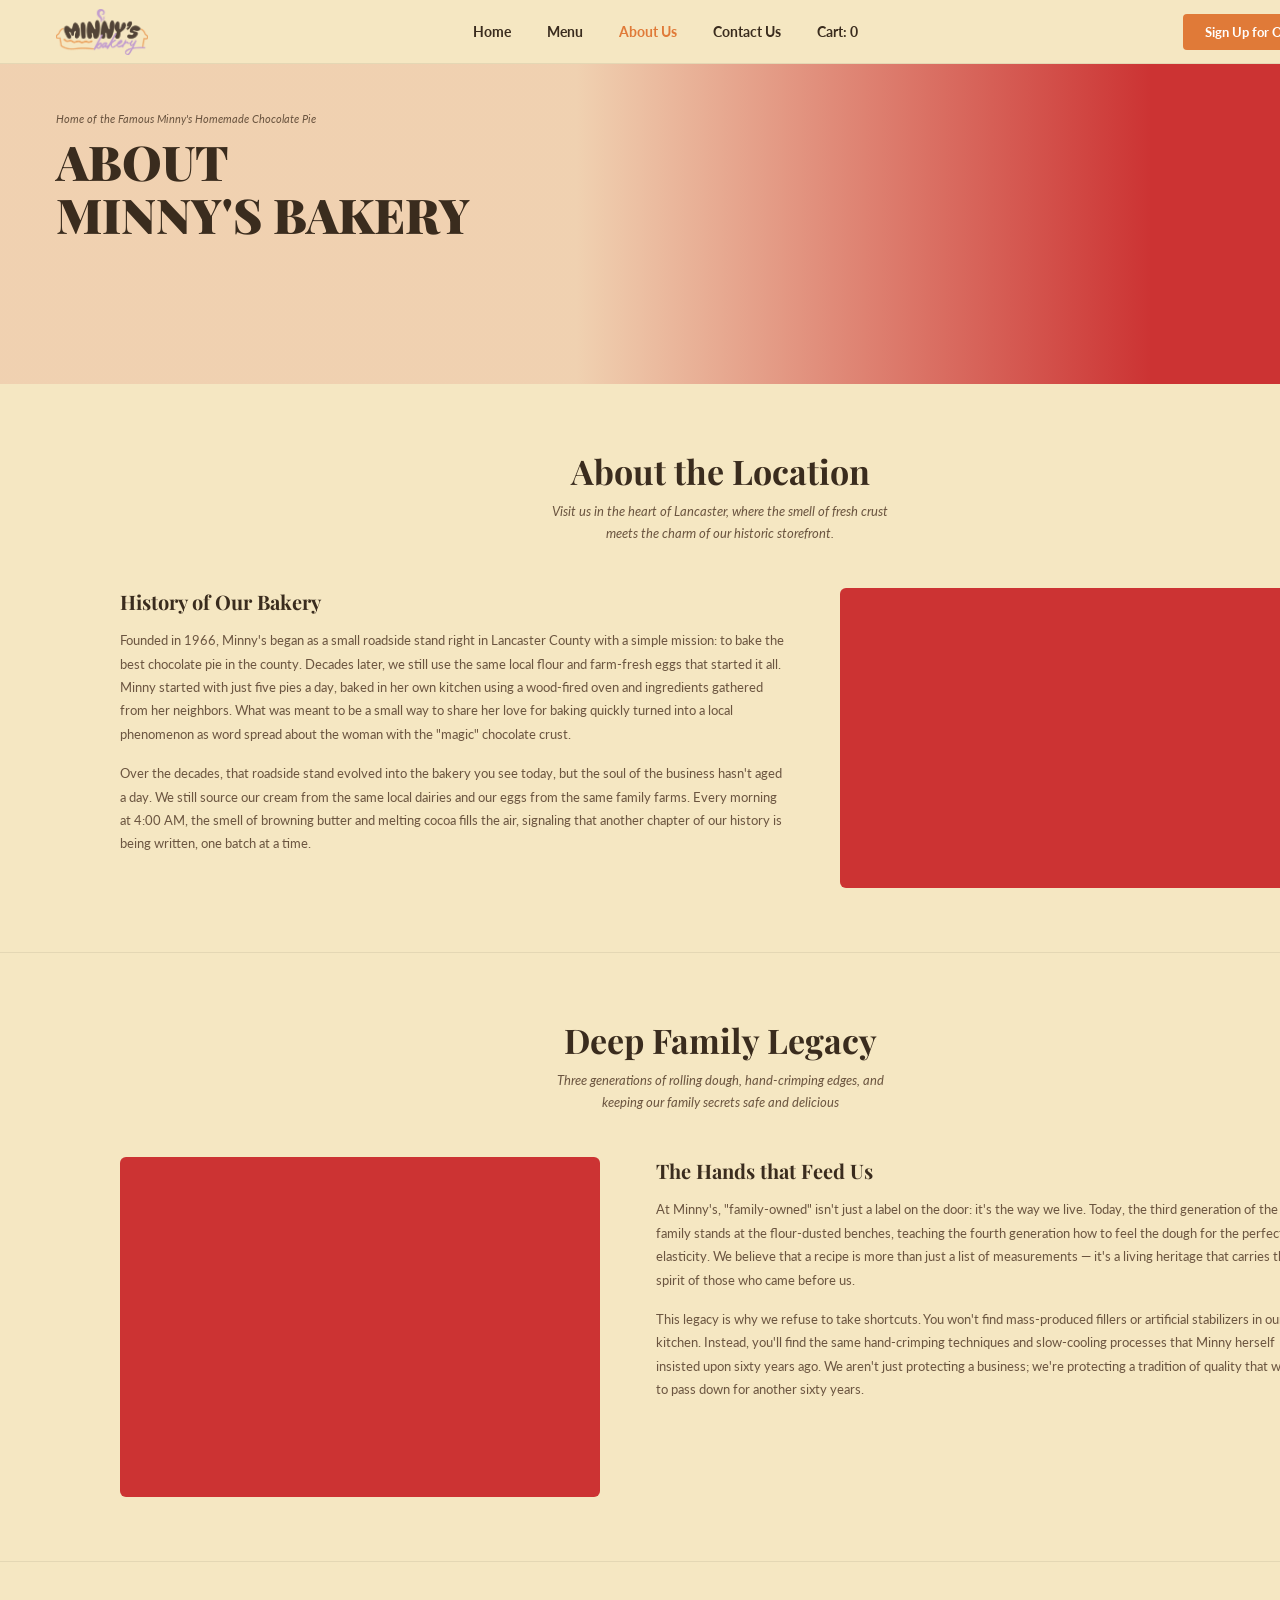
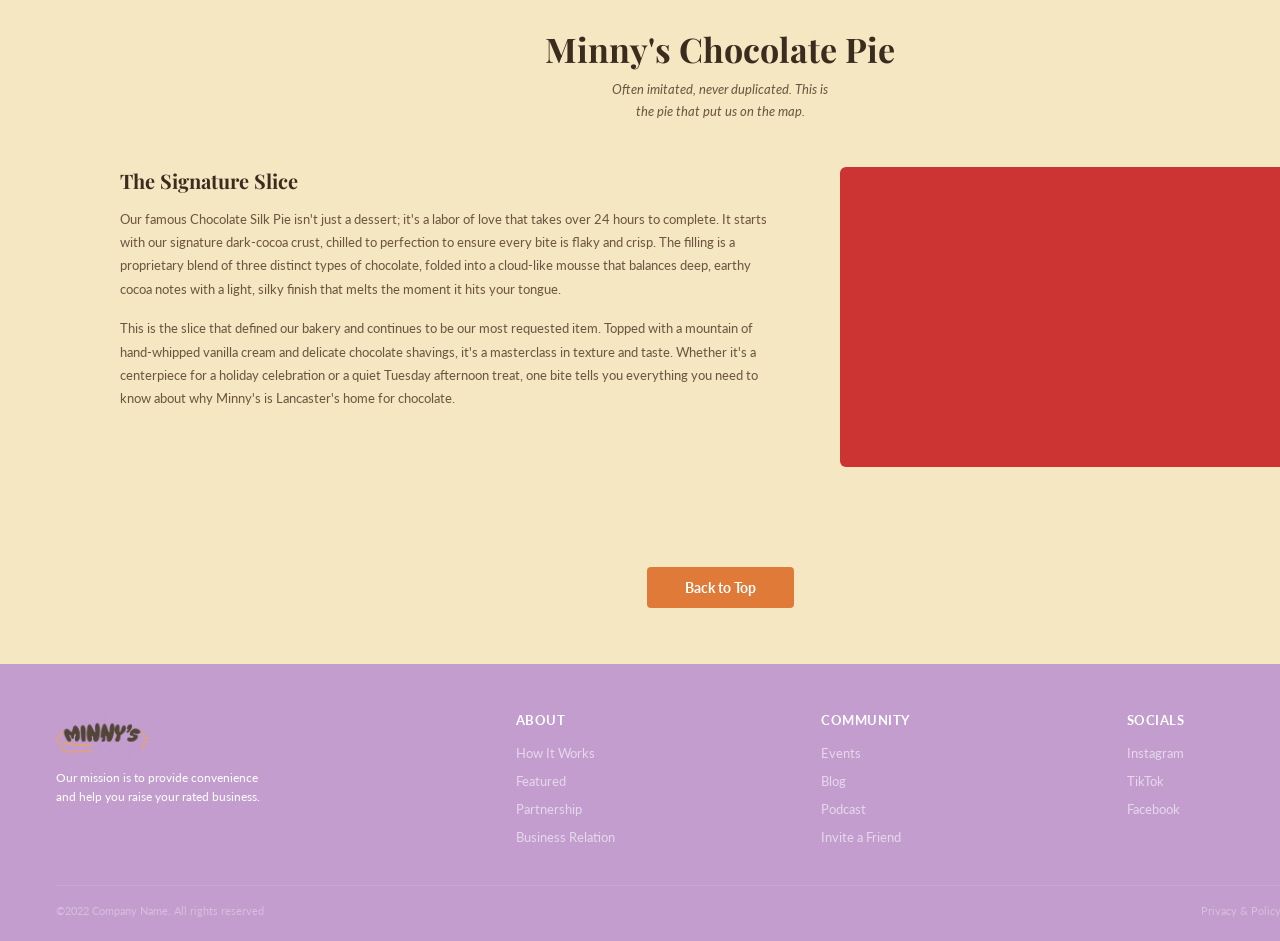
==== about.html @ 4d715933 "Update about.html" ====
<!DOCTYPE html>
<html lang="en">
<head>
  <meta charset="UTF-8" />
  <title>About Us – Minny's Bakery</title>
  <link rel="icon" type="image/x-icon" href="images/logo.png">
  <link href="https://fonts.googleapis.com/css2?family=Playfair+Display:wght@400;700;900&family=Lato:wght@300;400;700&display=swap" rel="stylesheet" />
  <link rel="stylesheet" href="styles.css" />
  <link rel="stylesheet" href="about.css" />
</head>
<body>
<div id="page">
 
  <!-- NAVBAR -->
  <nav class="navbar" id="top">
    <img src="images/logo.png" class="nav-logo-box" alt="Minny's Bakery Logo">
    <ul class="nav-links">
      <li><a href="index.html">Home</a></li>
      <li><a href="menu.html">Menu</a></li>
      <li><a href="about.html" class="active">About Us</a></li>
      <li><a href="contact.html">Contact Us</a></li>
      <li><a href="checkout.html">Cart: 0</a></li>
    </ul>
    <a href="#" class="nav-cta">Sign Up for Our Newsletter</a>
  </nav>
 
  <!-- HERO -->
  <section class="about-hero">
    <img src="images/ladyserve2.jpeg" class="about-hero-img" alt="Minny's Bakery Counter"
         onerror="this.style.display='none'; document.querySelector('.about-hero-img-ph').style.display='block'">
    <div class="about-hero-img-ph" style="display:none;"></div>
    <div class="about-hero-text">
      <p class="about-hero-eyebrow">Home of the Famous Minny's Homemade Chocolate Pie</p>
      <h1 class="about-hero-title">ABOUT<br>MINNY'S BAKERY</h1>
    </div>
  </section>
 
  <!-- ABOUT THE LOCATION -->
  <section class="about-location">
    <h2 class="about-section-heading">About the Location</h2>
    <p class="about-section-sub">Visit us in the heart of Lancaster, where the smell of fresh crust<br>meets the charm of our historic storefront.</p>
 
    <div class="about-two-col">
      <!-- Text Left -->
      <div class="about-text-block">
        <h3>History of Our Bakery</h3>
        <p>
          Founded in 1966, Minny's began as a small roadside stand right in Lancaster County with a simple mission: to bake the best chocolate pie in the county. Decades later, we still use the same local flour and farm-fresh eggs that started it all. Minny started with just five pies a day, baked in her own kitchen using a wood-fired oven and ingredients gathered from her neighbors. What was meant to be a small way to share her love for baking quickly turned into a local phenomenon as word spread about the woman with the "magic" chocolate crust.
        </p>
        <p>
          Over the decades, that roadside stand evolved into the bakery you see today, but the soul of the business hasn't aged a day. We still source our cream from the same local dairies and our eggs from the same family farms. Every morning at 4:00 AM, the smell of browning butter and melting cocoa fills the air, signaling that another chapter of our history is being written, one batch at a time.
        </p>
      </div>
      <!-- Image Right -->
      <div>
        <img src="images/storefront.jpeg" class="about-img" alt="Minny's Bakery Storefront"
             onerror="this.style.display='none'; this.nextElementSibling.style.display='block'">
        <div class="about-img-ph" style="display:none;"></div>
      </div>
    </div>
  </section>
 
  <!-- DEEP FAMILY LEGACY -->
  <section class="about-legacy">
    <h2 class="about-section-heading">Deep Family Legacy</h2>
    <p class="about-section-sub">Three generations of rolling dough, hand-crimping edges, and<br>keeping our family secrets safe and delicious</p>
 
    <div class="about-legacy-inner">
      <!-- Image Left -->
      <div>
        <img src="images/crew.jpeg" class="about-legacy-img" alt="Minny's Bakery Staff"
             onerror="this.style.display='none'; this.nextElementSibling.style.display='block'">
        <div class="about-legacy-img-ph" style="display:none;"></div>
      </div>
      <!-- Text Right -->
      <div class="about-text-block">
        <h3>The Hands that Feed Us</h3>
        <p>
          At Minny's, "family-owned" isn't just a label on the door: it's the way we live. Today, the third generation of the Minny family stands at the flour-dusted benches, teaching the fourth generation how to feel the dough for the perfect elasticity. We believe that a recipe is more than just a list of measurements — it's a living heritage that carries the spirit of those who came before us.
        </p>
        <p>
          This legacy is why we refuse to take shortcuts. You won't find mass-produced fillers or artificial stabilizers in our kitchen. Instead, you'll find the same hand-crimping techniques and slow-cooling processes that Minny herself insisted upon sixty years ago. We aren't just protecting a business; we're protecting a tradition of quality that we hope to pass down for another sixty years.
        </p>
      </div>
    </div>
  </section>
 
  <!-- MINNY'S CHOCOLATE PIE -->
  <section class="about-pie">
    <h2 class="about-section-heading">Minny's Chocolate Pie</h2>
    <p class="about-section-sub">Often imitated, never duplicated. This is<br>the pie that put us on the map.</p>
 
    <div class="about-pie-inner">
      <!-- Text Left -->
      <div class="about-text-block">
        <h3>The Signature Slice</h3>
        <p>
          Our famous Chocolate Silk Pie isn't just a dessert; it's a labor of love that takes over 24 hours to complete. It starts with our signature dark-cocoa crust, chilled to perfection to ensure every bite is flaky and crisp. The filling is a proprietary blend of three distinct types of chocolate, folded into a cloud-like mousse that balances deep, earthy cocoa notes with a light, silky finish that melts the moment it hits your tongue.
        </p>
        <p>
          This is the slice that defined our bakery and continues to be our most requested item. Topped with a mountain of hand-whipped vanilla cream and delicate chocolate shavings, it's a masterclass in texture and taste. Whether it's a centerpiece for a holiday celebration or a quiet Tuesday afternoon treat, one bite tells you everything you need to know about why Minny's is Lancaster's home for chocolate.
        </p>
      </div>
      <!-- Image Right -->
      <div>
        <img src="images/mixing.jpeg" class="about-pie-img" alt="Making Minny's Chocolate Pie"
             onerror="this.style.display='none'; this.nextElementSibling.style.display='block'">
        <div class="about-pie-img-ph" style="display:none;"></div>
      </div>
    </div>
  </section>
 
  <!-- BACK TO TOP -->
  <div class="back-top-cream">
    <a href="#top">Back to Top</a>
  </div>
 
  <!-- FOOTER -->
  <footer>
    <div class="footer-grid">
      <div>
        <img src="images/logo.png" class="f-logo" alt="Minny's Bakery Logo" style="width:92px;height:46px;">
        <p class="f-tagline">Our mission is to provide convenience<br>and help you raise your rated business.</p>
      </div>
      <div class="f-col">
        <h4>About</h4>
        <ul>
          <li><a href="#">How It Works</a></li>
          <li><a href="#">Featured</a></li>
          <li><a href="#">Partnership</a></li>
          <li><a href="#">Business Relation</a></li>
        </ul>
      </div>
      <div class="f-col">
        <h4>Community</h4>
        <ul>
          <li><a href="#">Events</a></li>
          <li><a href="#">Blog</a></li>
          <li><a href="#">Podcast</a></li>
          <li><a href="#">Invite a Friend</a></li>
        </ul>
      </div>
      <div class="f-col">
        <h4>Socials</h4>
        <ul>
          <li><a href="#">Instagram</a></li>
          <li><a href="#">TikTok</a></li>
          <li><a href="#">Facebook</a></li>
        </ul>
      </div>
    </div>
    <div class="footer-bottom">
      <span>©2022 Company Name. All rights reserved</span>
      <span>
        <a href="#">Privacy &amp; Policy</a> &nbsp;&nbsp; <a href="#">Terms &amp; Condition</a>
      </span>
    </div>
  </footer>
 
</div>
</body>
</html>
---- styles.css ----
/* ============================================================
   Minny's Bakery — styles.css
   Google Font import 
   @import url('https://fonts.googleapis.com/css2?family=Playfair+Display:wght@400;700;900&family=Lato:wght@300;400;700&display=swap');
   ============================================================ */


*, *::before, *::after { box-sizing: border-box; margin: 0; padding: 0; }
html, body {
  min-height: 100%;
  background: white;
}


#page {
  min-width: 1440px;
  min-height: 100vh;
  margin: 0 auto;
  background: #f5e7c2;
  overflow: hidden;
  position: relative;
}

/* ── GLOBAL DESIGN TOKENS ── */
:root {
  --cream:        #f5e7c2;
  --cream-mid:    #edddb0;
  --orange:       #e07a38;
  --orange-dk:    #c4611f;
  --purple:       #8b69b5;
  --purple-lt:    #b89fd4;
  --brown:        #3a2c1e;
  --brown-dk:     #241a10;
  --tan-card:     #ede0b8;
  --gray-txt:     #6b5540;
  --white:        #ffffff;
  --red-ph:       #cc3333;
}

body, #page { font-family: 'Lato', sans-serif; color: var(--brown); }
a   { text-decoration: none; color: inherit; }
img { display: block; }

.ph {
  background: var(--cream);
  display: flex;
  align-items: center;
  justify-content: center;
  color: rgba(255,255,255,0.9);
  font-size: 11px;
  font-weight: 700;
  letter-spacing: 1px;
  text-transform: uppercase;
  font-family: 'Lato', sans-serif;
}

.navbar {
  width: 100%;
  background: var(--cream);
  display: flex;
  align-items: center;
  justify-content: space-between;
  padding: 0 56px;
  height: 64px;
  border-bottom: 1px solid rgba(0,0,0,0.07);
  position: sticky;
  top: 0;
  z-index: 200;
}


.nav-logo-box {
  width: 92px;
  height: 46px;
  flex-shrink: 0;
}

.nav-links {
  display: flex;
  gap: 36px;
  list-style: none;
  font-size: 14px;
  font-weight: 700;
}
.nav-links a              { color: var(--brown); }
.nav-links a.active,
.nav-links a:hover        { color: var(--orange); }

.nav-cta {
  background: var(--orange);
  color: var(--white);
  padding: 10px 22px;
  border-radius: 4px;
  font-size: 13px;
  font-weight: 700;
  white-space: nowrap;
  flex-shrink: 0;
}
.nav-cta:hover { background: var(--orange-dk); }

/* ════════════════════════════════════
   HERO
════════════════════════════════════ */
.hero {
  position: relative;
  height: 500px;
  overflow: hidden;
}

.hero::before {
  content: '';
  position: absolute;
  top: 0; left: 0;
  width: 60%;
  height: 500px;
  background: linear-gradient(to right, rgba(245,231,194,0.92) 45%, transparent 100%);
  z-index: 1;
}

.hero img {
  position: absolute;
  top: 0; left: 0;
  width: 100%;
  object-fit: cover;
  z-index: 0;
}
.hero-text {
  position: relative;
  z-index: 2;
  padding: 44px 48px;
  display: flex;
  flex-direction: column;
  justify-content: center;
  width: 500px;
  height: 500px;
}

.hero-eyebrow {
  font-size: 11px;
  color: var(--gray-txt);
  font-style: italic;
  margin-bottom: 10px;
}
.hero-title {
  font-family: 'Playfair Display', serif;
  font-size: 52px;
  font-weight: 900;
  line-height: 1.05;
  color: var(--brown);
  margin-bottom: 24px;
}
.hero-btns { display: flex; gap: 12px; }
.btn-brown {
  background: var(--brown);
  color: var(--white);
  padding: 10px 18px;
  border-radius: 4px;
  font-size: 12px;
  font-weight: 700;
  line-height: 1.5;
  text-align: center;
}
.btn-brown:hover { background: var(--brown-dk); }


.order-wrapper {
  display: flex;
  gap: 20px;
  padding: 0 56px;
  position: relative;
  z-index: 10;
  margin-top: -60px;
  margin-bottom: -60px;
}

.order-box-left,
.order-box-right {
  background: #C29DCE;
  border-radius: 12px;
  padding: 18px 24px;
  flex: 1;
  box-shadow: 0 4px 18px rgba(0,0,0,0.14);
}
.order-box-label {
  font-size: 13px;
  font-weight: 700;
  color: var(--brown-dk);
  margin-bottom: 14px;
  display: flex;
  align-items: center;
  gap: 8px;
}
.order-radio {
  width: 14px; height: 14px;
  border-radius: 50%;
  border: 2px solid var(--white);
  background: var(--white);
  display: inline-block;
  flex-shrink: 0;
}
.order-form {
  display: flex;
  align-items: flex-end;
  gap: 10px;
}
.o-field {
  display: flex;
  flex-direction: column;
  gap: 4px;
  flex: 1;
  min-width: 0;
}
.o-field label {
  font-size: 10px;
  font-weight: 700;
  text-transform: uppercase;
  letter-spacing: 0.5px;
  color: var(--brown-dk);
}
.o-field select {
  border: 1px solid rgba(255,255,255,0.5);
  border-radius: 6px;
  padding: 7px 8px;
  font-size: 12px;
  color: var(--gray-txt);
  background: var(--white);
  appearance: none;
  width: 100%;
  cursor: pointer;
}
.o-search {
  background: var(--cream);
  color: var(--brown);
  border: none;
  border-radius: 6px;
  padding: 9px 20px;
  font-size: 13px;
  font-weight: 700;
  cursor: pointer;
  white-space: nowrap;
  flex-shrink: 0;
}
.o-search:hover { background: var(--orange); color: var(--white); }
.order-tab:not(.active) .tab-pill { background: var(--purple); }
.order-tab.active       .tab-pill { background: var(--purple); }



.photo-strip {
  width: 100%;
  height: 480px;
  object-fit: cover;
  object-position: center center;
}

/* ════════════════════════════════════
   QUICK ADD FROM MENU
════════════════════════════════════ */
.menu-section {
  background: #3a2c1e;
  padding: 52px 56px 44px;
  text-align: center;
  color: var(--cream);
}
.menu-section h2 {
  font-family: 'Playfair Display', serif;
  font-size: 36px;
  font-weight: 700;
  margin-bottom: 8px;
}
.menu-sub {
  font-size: 13px;
  color: rgba(255,255,255,0.6);
  font-style: italic;
  margin-bottom: 28px;
}
.menu-tabs {
  display: flex;
  justify-content: center;
  border-bottom: 1px solid rgba(255,255,255,0.15);
  margin-bottom: 28px;
}
.menu-tab {
  padding: 10px 36px;
  font-size: 14px;
  font-weight: 700;
  color: rgba(255,255,255,0.5);
  cursor: pointer;
  border: none;
  background: transparent;
  border-bottom: 3px solid transparent;
  margin-bottom: -1px;
}
.menu-tab.active { color: var(--white); border-bottom-color: var(--orange); }
.menu-tab:hover  { color: rgba(255,255,255,0.85); }

.menu-cards {
  display: grid;
  grid-template-columns: repeat(4, 1fr);
  gap: 18px;
  max-width: 920px;
  margin: 0 auto 28px;
}
.m-card {
  background: var(--cream);
  border-radius: 6px;
  overflow: hidden;
  text-align: left;
  color: var(--brown);
  position: relative;
}
.m-card-img { width: 100%; height: 130px; }
.m-card-heart {
  position: absolute;
  top: 8px; right: 8px;
  color: rgba(255,255,255,0.9);
  font-size: 15px;
  cursor: pointer;
  text-shadow: 0 1px 4px rgba(0,0,0,0.4);
}
.m-card-body  { padding: 10px 12px 36px; }
.m-card-title { font-size: 13px; font-weight: 700; line-height: 1.3; margin-bottom: 5px; }
.m-card-price { font-size: 13px; font-weight: 700; }
.m-card-add {
  position: absolute;
  bottom: 8px; right: 8px;
  width: 26px; height: 26px;
  background: var(--orange);
  color: var(--white);
  border-radius: 4px;
  border: none;
  font-size: 20px;
  font-weight: 300;
  cursor: pointer;
  display: flex;
  align-items: center;
  justify-content: center;
  line-height: 1;
}
.btn-orange {
  display: inline-block;
  background: var(--orange);
  color: var(--white);
  padding: 12px 40px;
  border-radius: 4px;
  font-size: 14px;
  font-weight: 700;
  border: none;
  cursor: pointer;
}
.btn-orange:hover { background: var(--orange-dk); }


.pastry-banner {
  width: 100%;
  height: 240px;
}

.meet-section {
  display: grid;
  grid-template-columns: 560px 1fr;
  background: var(--cream);
  min-height: 360px;
  margin-top: 40px;
  max-width: 1440px;
  margin-left: auto;
  margin-right: auto;
}

.meet-photo { width: 560px; height: 360px; object-fit: cover; flex-shrink: 0; border-radius: 12px; }
.meet-text  { padding: 48px 56px; position: relative; }
.meet-text h2 {
  font-family: 'Playfair Display', serif;
  font-size: 34px;
  font-weight: 700;
  color: var(--brown);
  margin-bottom: 4px;
}
.meet-tagline {
  font-size: 13px;
  color: var(--gray-txt);
  font-style: italic;
  margin-bottom: 22px;
}
.meet-text h3 {
  font-family: 'Playfair Display', serif;
  font-size: 18px;
  font-weight: 700;
  margin-bottom: 10px;
  color: var(--brown);
}
.meet-text p {
  font-size: 13px;
  color: var(--gray-txt);
  line-height: 1.75;
  margin-bottom: 14px;
}
.pie-svg {
  position: absolute;
  bottom: 18px; right: 18px;
  width: 90px; height: 90px;
  opacity: 0.12;
}


.two-photo {
  display: grid;
  grid-template-columns: 1fr 1fr;
  height: 240px;
  margin-top: 40px
}


.testimonials {
  background: var(--brown);
  padding: 64px 56px 48px;
  text-align: center;
}
.testimonials h2 {
  font-family: 'Playfair Display', serif;
  font-size: 34px;
  font-weight: 700;
  color: var(--cream);
  margin-bottom: 6px;
}
.testimonials .sub {
  font-size: 13px;
  color: var(--cream-mid);
  font-style: italic;
  margin-bottom: 36px;
}

.t-cards {
  display: grid;
  grid-template-columns: repeat(3, 1fr);
  gap: 20px;
  max-width: 960px;
  margin: 0 auto 30px;
}
.t-card {
  background: var(--tan-card);
  border-radius: 6px;
  padding: 20px;
  text-align: left;
}
.t-name  { font-size: 13px; font-weight: 700; color: var(--brown); }
.t-loc   { font-size: 11px; color: var(--gray-txt); margin-bottom: 8px; }
.t-stars { color: var(--orange); font-size: 13px; margin-bottom: 8px; }
.t-card p {
  font-size: 12px;
  color: var(--gray-txt);
  line-height: 1.65;
  font-style: italic;
}
.t-nav {
  display: flex;
  align-items: center;
  justify-content: space-between;
  max-width: 960px;
  margin: 0 auto;
}
.t-dots  { display: flex; gap: 8px; }

.t-dot {
  width: 10px; height: 10px;
  border-radius: 50%;
  background: var(--brown);
  border: 2px solid var(--orange);
  cursor: pointer;
}
.t-dot.active { background: var(--orange); }
.t-arrow {
  width: 32px; height: 32px;
  border-radius: 50%;
  border: 2px solid var(--cream);
  background: transparent;
  font-size: 15px;
  cursor: pointer;
  color: var(--cream);
  display: flex;
  align-items: center;
  justify-content: center;
}

.t-arrows { display: flex; flex-direction: row; gap: 10px; }

.t-arrow:hover { background: var(--cream); color: var(--brown); }

/* ════════════════════════════════════
   BACK TO TOP
════════════════════════════════════ */
.back-top {
  background: var(--brown);
  text-align: center;
  padding: 24px 0 40px;
}
.back-top a {
  display: inline-block;
  background: var(--orange);
  color: var(--white);
  padding: 12px 38px;
  border-radius: 4px;
  font-size: 14px;
  font-weight: 700;
}
.back-top a:hover { background: var(--orange-dk); }

/* ════════════════════════════════════
   FOOTER
════════════════════════════════════ */
footer {
  background: #C29DCE;
  color: #C29DCE;
  padding: 48px 56px 24px;
}
.footer-grid {
  display: grid;
  grid-template-columns: 1.6fr 1fr 1fr 1fr;
  gap: 48px;
  margin-bottom: 40px;
}
.f-logo {
  font-family: 'Playfair Display', serif;
  font-size: 20px;
  font-weight: 900;
  color: var(--white);
  margin-bottom: 10px;
}
.f-tagline { 
   font-size: 12px; 
   line-height: 1.65; 
   margin-bottom: 16px; 
   color: white;
}
.f-socials { display: flex; gap: 10px; }
.f-soc {
  width: 28px; height: 28px;
  border-radius: 50%;
  background: rgba(255,255,255,1);
  display: flex;
  align-items: center;
  justify-content: center;
  font-size: 11px;
  font-weight: 700;
  cursor: pointer;
  color: #241a10;
}
.f-soc:hover { background: var(--orange); }
.f-col h4 {
  font-size: 13px;
  font-weight: 700;
  color: var(--white);
  text-transform: uppercase;
  letter-spacing: 0.5px;
  margin-bottom: 14px;
}
.f-col ul {
  list-style: none;
  display: flex;
  flex-direction: column;
  gap: 9px;
}
.f-col ul li a { font-size: 13px; color: rgba(255,255,255,0.6); }
.f-col ul li a:hover { color: var(--orange); }
.footer-bottom {
  border-top: 1px solid rgba(255,255,255,0.1);
  padding-top: 18px;
  display: flex;
  justify-content: space-between;
  font-size: 11px;
  color: rgba(255,255,255,0.35);
}
.footer-bottom a       { color: rgba(255,255,255,0.35); }
.footer-bottom a:hover { color: rgba(255,255,255,0.7); }



body::-webkit-scrollbar {
  width: 11px;
}

body::-webkit-scrollbar-track {
  background-color: #f5e7c2; 
}

body::-webkit-scrollbar-thumb {
  background-color: #e07a38; 
  border-radius: 10px;
}
---- about.css ----
/* ============================================================
   Minny's Bakery — about.css
   Page-specific styles for about.html
   Requires: styles.css (shared design tokens + base styles)
   ============================================================ */
 
/* ── FOOTER ALWAYS AT BOTTOM ──────────────────────────────── */
#page {
  display: flex;
  flex-direction: column;
}
 
.about-pie {
  flex: 1;
}
 
/* ── HERO ── */
.about-hero {
  position: relative;
  height: 320px;
  overflow: hidden;
}
 
.about-hero-img {
  position: absolute;
  top: 0; left: 0;
  width: 100%; height: 100%;
  object-fit: cover;
  object-position: center center;
  z-index: 0;
}
 
.about-hero-img-ph {
  position: absolute;
  top: 0; left: 0;
  width: 100%; height: 100%;
  background: var(--red-ph);
  z-index: 0;
}
 
.about-hero::before {
  content: '';
  position: absolute;
  inset: 0;
  background: linear-gradient(to right, rgba(245,231,194,0.88) 40%, transparent 80%);
  z-index: 1;
}
 
.about-hero-text {
  position: relative;
  z-index: 2;
  padding: 48px 56px;
}
 
.about-hero-eyebrow {
  font-size: 11px;
  color: var(--gray-txt);
  font-style: italic;
  margin-bottom: 10px;
}
 
.about-hero-title {
  font-family: 'Playfair Display', serif;
  font-size: 48px;
  font-weight: 900;
  color: var(--brown);
  line-height: 1.1;
}
 
/* ── SHARED SECTION STYLES ── */
.about-section-heading {
  font-family: 'Playfair Display', serif;
  font-size: 34px;
  font-weight: 700;
  color: var(--brown);
  text-align: center;
  margin-bottom: 6px;
}
 
.about-section-sub {
  font-size: 13px;
  color: var(--gray-txt);
  font-style: italic;
  text-align: center;
  margin-bottom: 44px;
  line-height: 1.7;
}
 
/* ── SHARED TEXT BLOCK ── */
.about-text-block h3 {
  font-family: 'Playfair Display', serif;
  font-size: 20px;
  font-weight: 700;
  color: var(--brown);
  margin-bottom: 14px;
}
 
.about-text-block p {
  font-size: 13px;
  color: var(--gray-txt);
  line-height: 1.8;
  margin-bottom: 16px;
}
 
/* ── SHARED IMAGE + PLACEHOLDER ── */
.about-img,
.about-legacy-img,
.about-pie-img {
  width: 100%;
  object-fit: cover;
  border-radius: 6px;
  display: block;
}
 
.about-img-ph,
.about-legacy-img-ph,
.about-pie-img-ph {
  width: 100%;
  background: var(--red-ph);
  border-radius: 6px;
}
 
/* ── SECTION: ABOUT THE LOCATION ── */
.about-location {
  background: var(--cream);
  padding: 64px 56px;
}
 
.about-two-col {
  display: grid;
  grid-template-columns: 1fr 480px;
  gap: 56px;
  align-items: start;
  max-width: 1200px;
  margin: 0 auto;
}
 
.about-img        { height: 300px; }
.about-img-ph     { height: 300px; }
 
/* ── SECTION: DEEP FAMILY LEGACY ── */
.about-legacy {
  background: var(--cream);
  padding: 64px 56px;
  border-top: 1px solid rgba(0,0,0,0.07);
}
 
.about-legacy-inner {
  display: grid;
  grid-template-columns: 480px 1fr;
  gap: 56px;
  align-items: start;
  max-width: 1200px;
  margin: 44px auto 0;
}
 
.about-legacy-img     { height: 340px; }
.about-legacy-img-ph  { height: 340px; }
 
/* ── SECTION: MINNY'S CHOCOLATE PIE ── */
.about-pie {
  background: var(--cream);
  padding: 64px 56px;
  border-top: 1px solid rgba(0,0,0,0.07);
}
 
.about-pie-inner {
  display: grid;
  grid-template-columns: 1fr 480px;
  gap: 56px;
  align-items: start;
  max-width: 1200px;
  margin: 44px auto 0;
}
 
.about-pie-img    { height: 300px; }
.about-pie-img-ph { height: 300px; }
 
/* ── BACK TO TOP (cream variant for about page) ── */
.back-top-cream {
  background: var(--cream);
  text-align: center;
  padding: 36px 0 56px;
}
 
.back-top-cream a {
  display: inline-block;
  background: var(--orange);
  color: var(--white);
  padding: 12px 38px;
  border-radius: 4px;
  font-size: 14px;
  font-weight: 700;
}
 
.back-top-cream a:hover {
  background: var(--orange-dk);
}
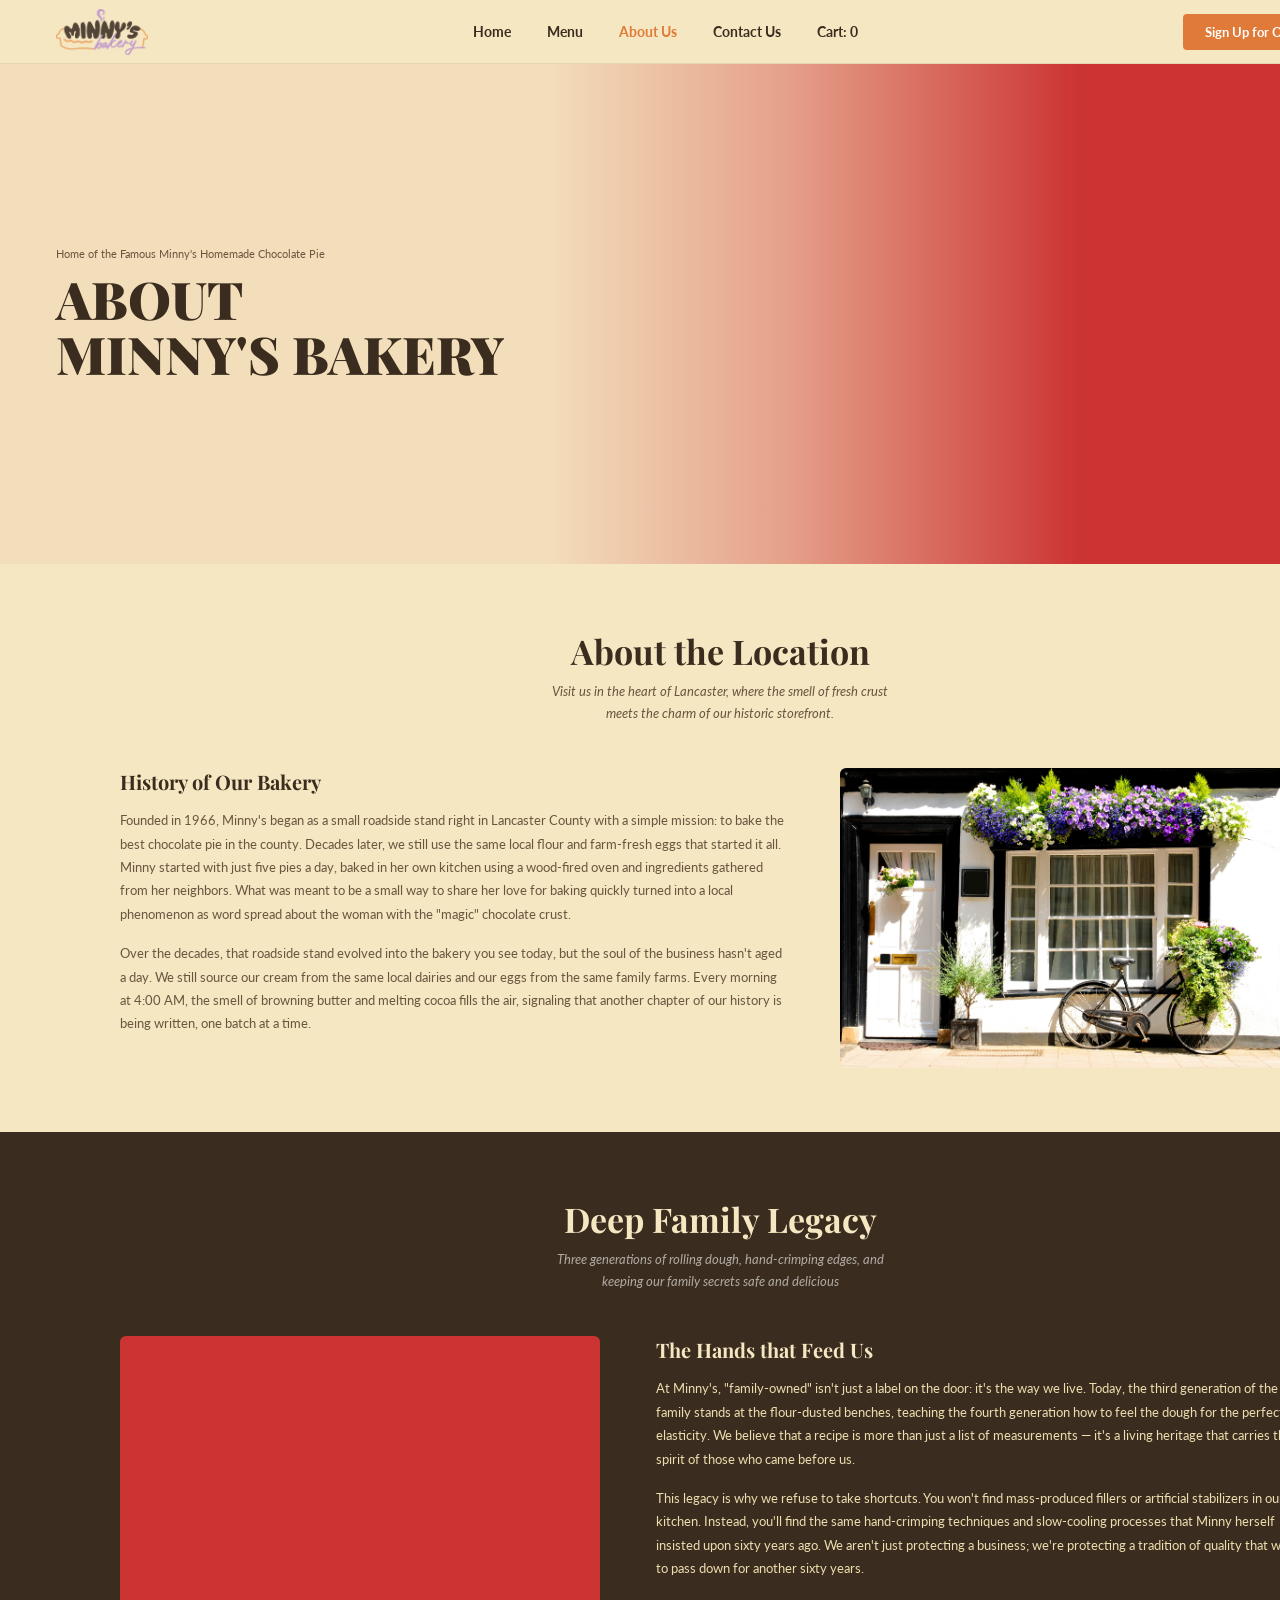
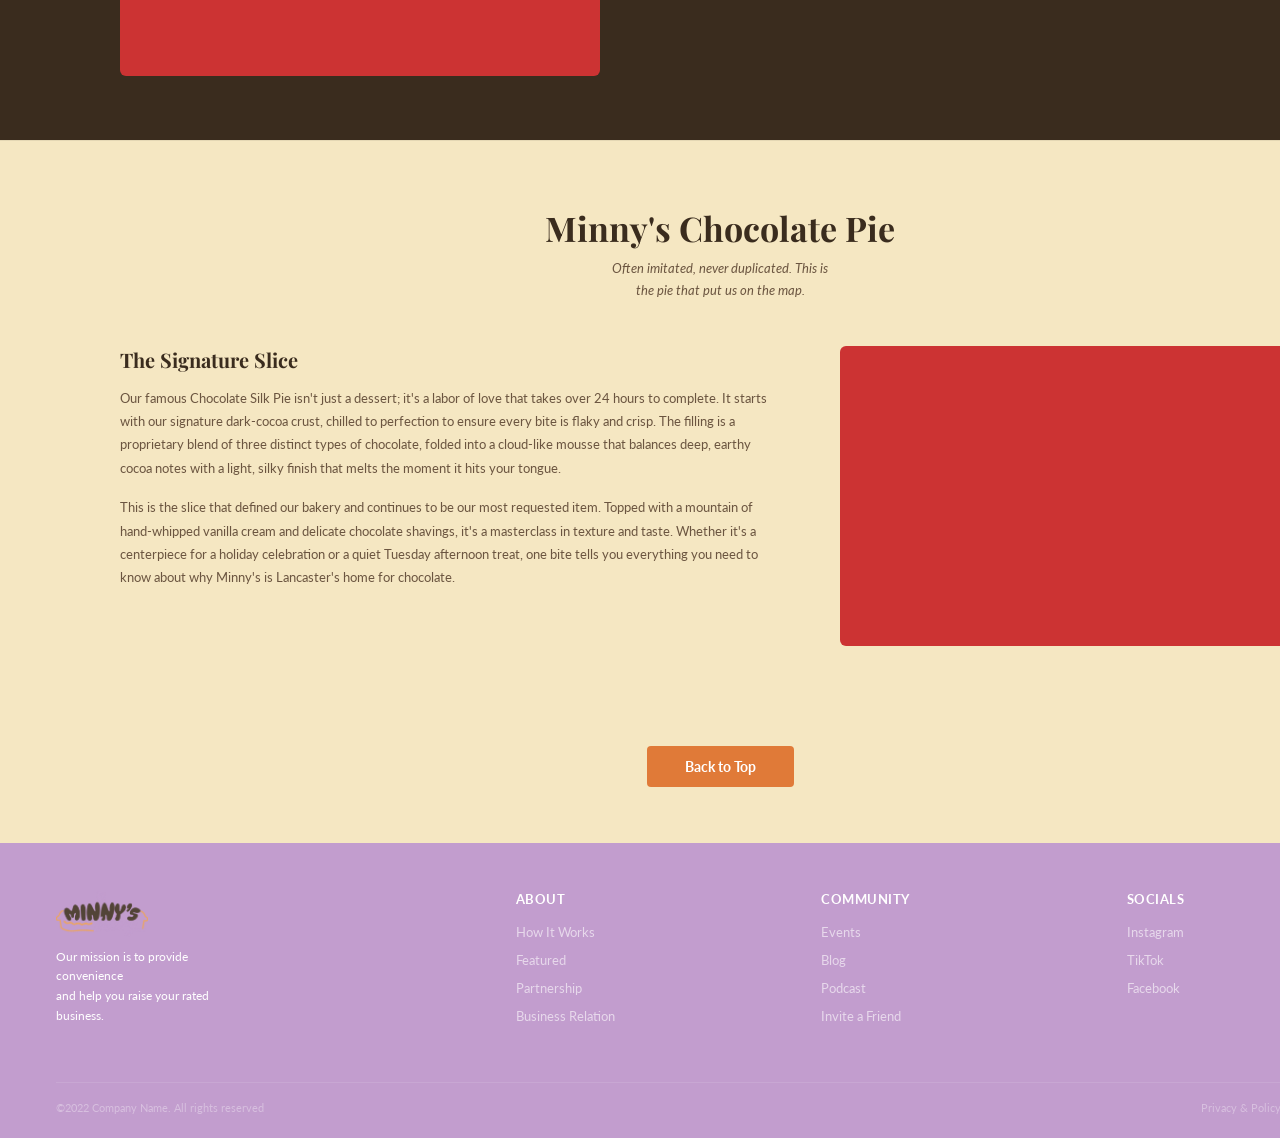
==== commit 5772beb3: "Update about.html" ====
--- a/about.html
+++ b/about.html
@@ -13,7 +13,7 @@
  
   <!-- NAVBAR -->
   <nav class="navbar" id="top">
-    <img src="images/logo.png" class="nav-logo-box" alt="Minny's Bakery Logo">
+    <a href="index.html"><img src="images/logo.png" class="nav-logo-box" alt="Minny's Bakery"></a>
     <ul class="nav-links">
       <li><a href="index.html">Home</a></li>
       <li><a href="menu.html">Menu</a></li>
--- a/styles.css
+++ b/styles.css
@@ -149,7 +149,11 @@
   color: var(--brown);
   margin-bottom: 24px;
 }
-.hero-btns { display: flex; gap: 12px; }
+
+.hero-btns { 
+   display: flex; gap: 12px; 
+}
+
 .btn-brown {
   background: var(--brown);
   color: var(--white);
@@ -159,6 +163,13 @@
   font-weight: 700;
   line-height: 1.5;
   text-align: center;
+  width: 150px;
+  min-height: 52px;
+  display: flex;
+  align-items: center;
+  justify-content: center;
+}
+
 }
 .btn-brown:hover { background: var(--brown-dk); }
 
@@ -531,6 +542,7 @@
    line-height: 1.65; 
    margin-bottom: 16px; 
    color: white;
+   max-width: 200px;
 }
 .f-socials { display: flex; gap: 10px; }
 .f-soc {
--- a/about.css
+++ b/about.css
@@ -4,7 +4,6 @@
    Requires: styles.css (shared design tokens + base styles)
    ============================================================ */
  
-/* ── FOOTER ALWAYS AT BOTTOM ──────────────────────────────── */
 #page {
   display: flex;
   flex-direction: column;
@@ -14,10 +13,9 @@
   flex: 1;
 }
  
-/* ── HERO ── */
 .about-hero {
   position: relative;
-  height: 320px;
+  height: 500px;
   overflow: hidden;
 }
  
@@ -26,7 +24,7 @@
   top: 0; left: 0;
   width: 100%; height: 100%;
   object-fit: cover;
-  object-position: center center;
+  object-position: center 30%;
   z-index: 0;
 }
  
@@ -42,32 +40,35 @@
   content: '';
   position: absolute;
   inset: 0;
-  background: linear-gradient(to right, rgba(245,231,194,0.88) 40%, transparent 80%);
+  background: linear-gradient(to right, rgba(245,231,194,0.95) 38%, rgba(245,231,194,0.6) 55%, transparent 75%);
   z-index: 1;
 }
  
 .about-hero-text {
   position: relative;
   z-index: 2;
-  padding: 48px 56px;
+  padding: 44px 56px;
+  display: flex;
+  flex-direction: column;
+  justify-content: center;
+  height: 500px;
+  width: 620px;
 }
  
 .about-hero-eyebrow {
   font-size: 11px;
   color: var(--gray-txt);
-  font-style: italic;
-  margin-bottom: 10px;
+  margin-bottom: 12px;
 }
  
 .about-hero-title {
   font-family: 'Playfair Display', serif;
-  font-size: 48px;
+  font-size: 52px;
   font-weight: 900;
   color: var(--brown);
-  line-height: 1.1;
-}
- 
-/* ── SHARED SECTION STYLES ── */
+  line-height: 1.05;
+}
+ 
 .about-section-heading {
   font-family: 'Playfair Display', serif;
   font-size: 34px;
@@ -86,7 +87,6 @@
   line-height: 1.7;
 }
  
-/* ── SHARED TEXT BLOCK ── */
 .about-text-block h3 {
   font-family: 'Playfair Display', serif;
   font-size: 20px;
@@ -102,7 +102,6 @@
   margin-bottom: 16px;
 }
  
-/* ── SHARED IMAGE + PLACEHOLDER ── */
 .about-img,
 .about-legacy-img,
 .about-pie-img {
@@ -135,14 +134,30 @@
   margin: 0 auto;
 }
  
-.about-img        { height: 300px; }
-.about-img-ph     { height: 300px; }
+.about-img    { height: 300px; }
+.about-img-ph { height: 300px; }
  
 /* ── SECTION: DEEP FAMILY LEGACY ── */
 .about-legacy {
-  background: var(--cream);
+  background: var(--brown);
   padding: 64px 56px;
-  border-top: 1px solid rgba(0,0,0,0.07);
+  border-top: none;
+}
+ 
+.about-legacy .about-section-heading {
+  color: var(--cream);
+}
+ 
+.about-legacy .about-section-sub {
+  color: rgba(255,255,255,0.6);
+}
+ 
+.about-legacy .about-text-block h3 {
+  color: var(--cream);
+}
+ 
+.about-legacy .about-text-block p {
+  color: var(--cream-mid);
 }
  
 .about-legacy-inner {
@@ -176,7 +191,7 @@
 .about-pie-img    { height: 300px; }
 .about-pie-img-ph { height: 300px; }
  
-/* ── BACK TO TOP (cream variant for about page) ── */
+/* ── BACK TO TOP ── */
 .back-top-cream {
   background: var(--cream);
   text-align: center;
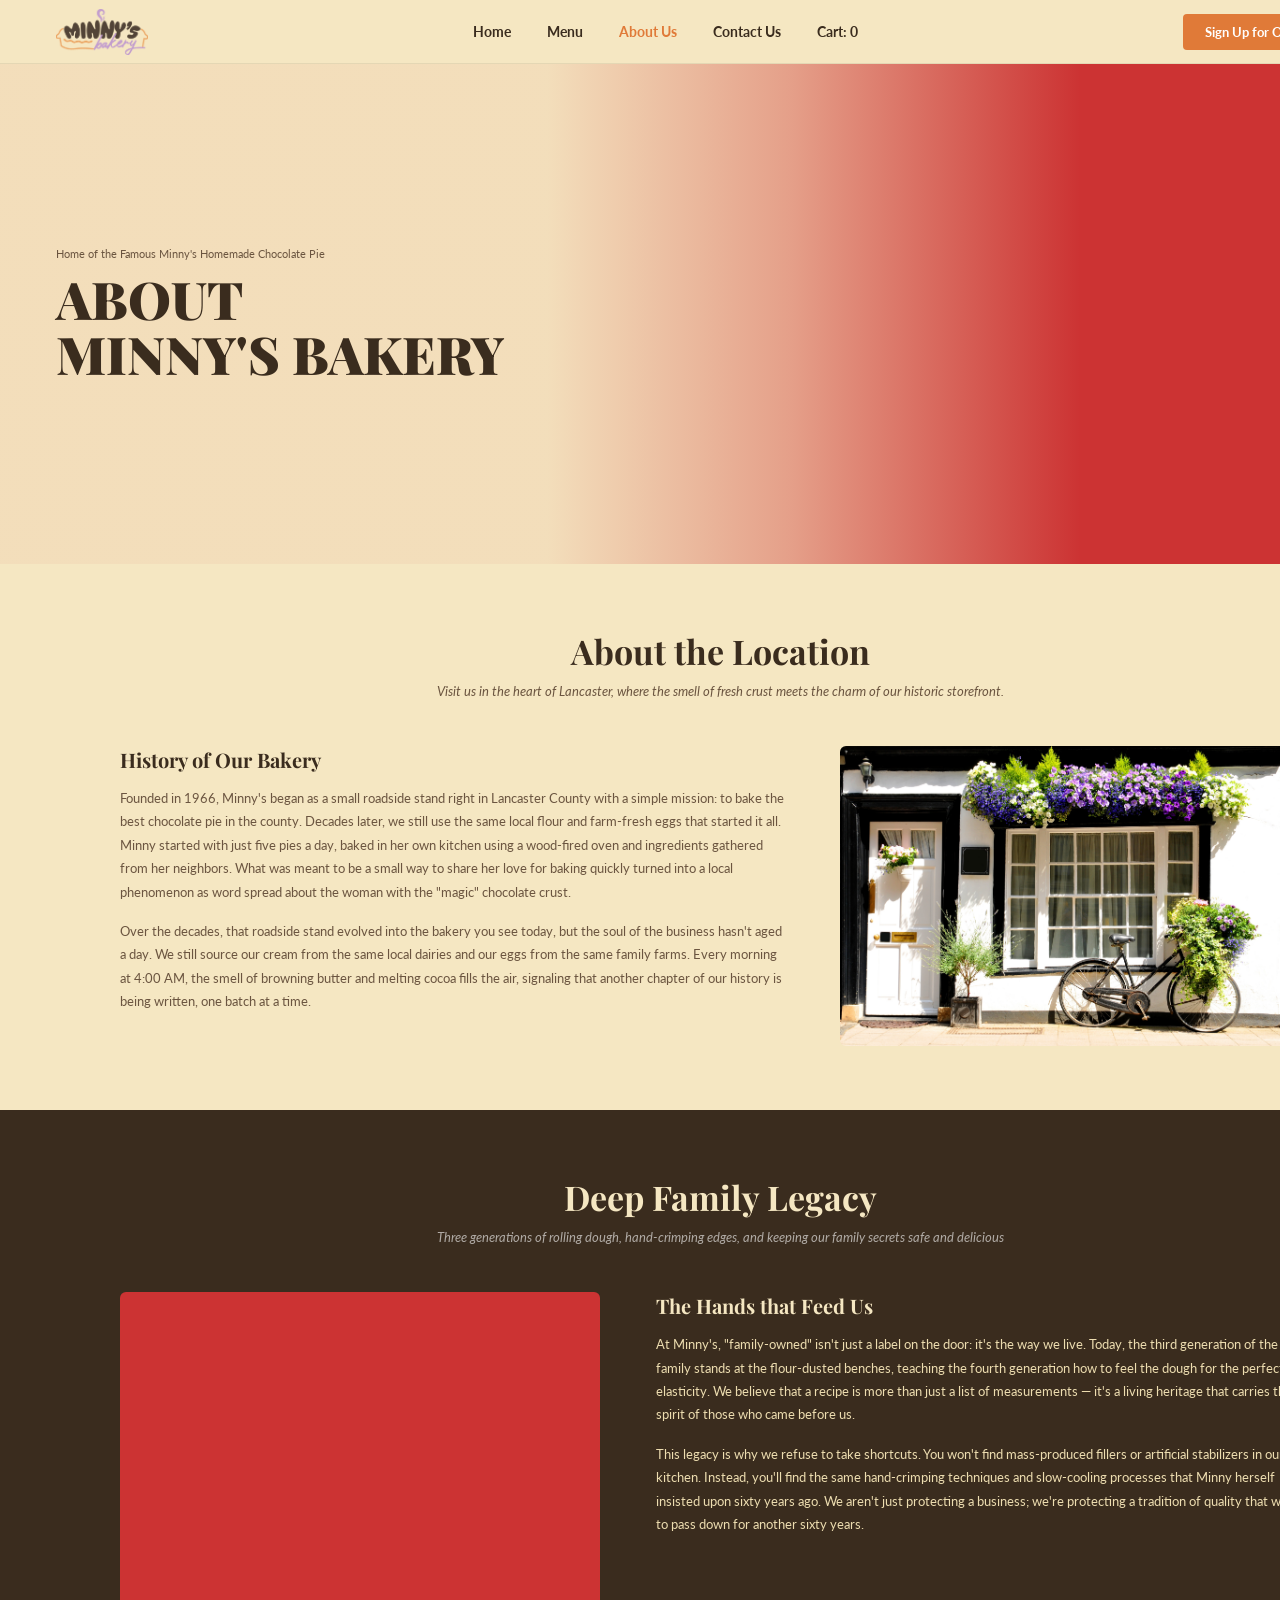
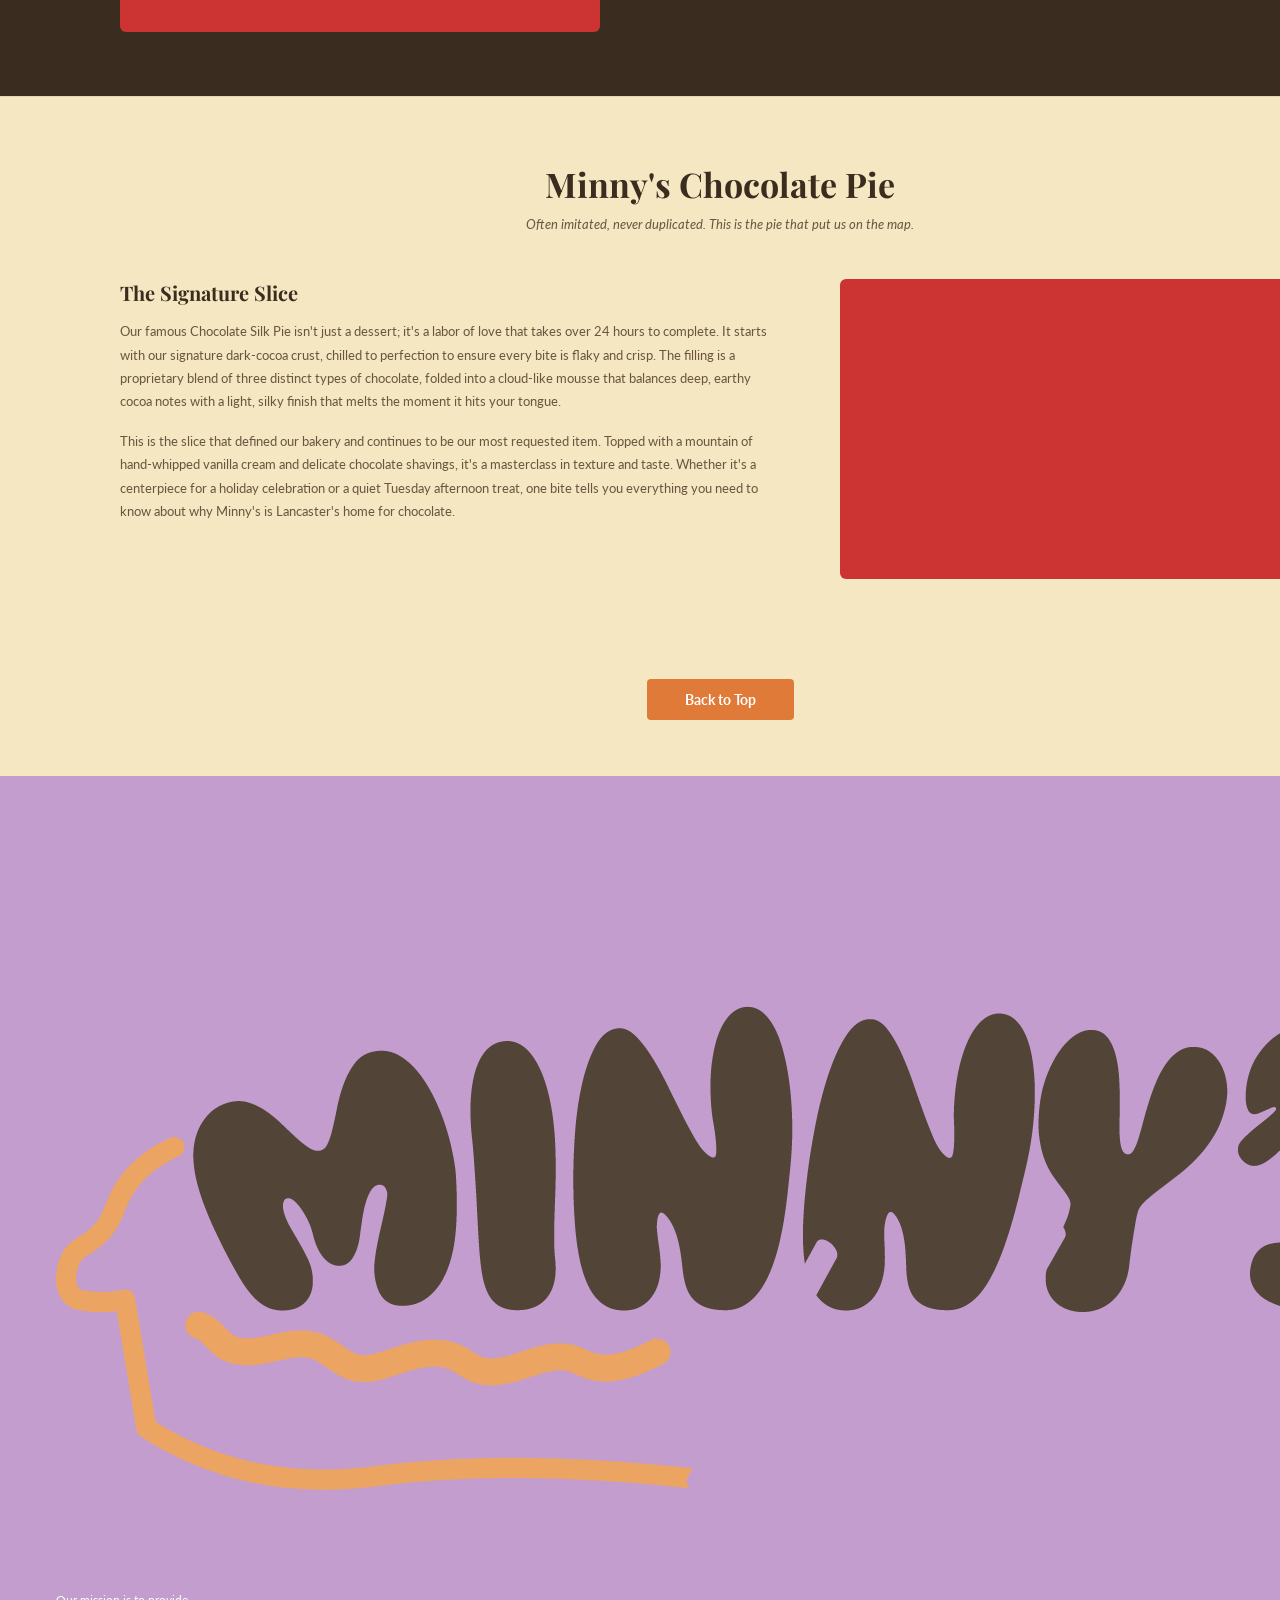
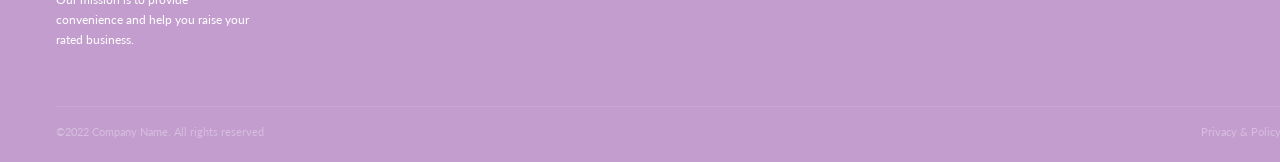
==== commit 4db22109: "Update about.html" ====
--- a/about.html
+++ b/about.html
@@ -1,162 +1,158 @@
 <!DOCTYPE html>
 <html lang="en">
-<head>
-  <meta charset="UTF-8" />
-  <title>About Us – Minny's Bakery</title>
-  <link rel="icon" type="image/x-icon" href="images/logo.png">
-  <link href="https://fonts.googleapis.com/css2?family=Playfair+Display:wght@400;700;900&family=Lato:wght@300;400;700&display=swap" rel="stylesheet" />
-  <link rel="stylesheet" href="styles.css" />
-  <link rel="stylesheet" href="about.css" />
-</head>
-<body>
-<div id="page">
- 
-  <!-- NAVBAR -->
-  <nav class="navbar" id="top">
-    <a href="index.html"><img src="images/logo.png" class="nav-logo-box" alt="Minny's Bakery"></a>
-    <ul class="nav-links">
-      <li><a href="index.html">Home</a></li>
-      <li><a href="menu.html">Menu</a></li>
-      <li><a href="about.html" class="active">About Us</a></li>
-      <li><a href="contact.html">Contact Us</a></li>
-      <li><a href="checkout.html">Cart: 0</a></li>
-    </ul>
-    <a href="#" class="nav-cta">Sign Up for Our Newsletter</a>
-  </nav>
- 
-  <!-- HERO -->
-  <section class="about-hero">
-    <img src="images/ladyserve2.jpeg" class="about-hero-img" alt="Minny's Bakery Counter"
-         onerror="this.style.display='none'; document.querySelector('.about-hero-img-ph').style.display='block'">
-    <div class="about-hero-img-ph" style="display:none;"></div>
-    <div class="about-hero-text">
-      <p class="about-hero-eyebrow">Home of the Famous Minny's Homemade Chocolate Pie</p>
-      <h1 class="about-hero-title">ABOUT<br>MINNY'S BAKERY</h1>
-    </div>
-  </section>
- 
-  <!-- ABOUT THE LOCATION -->
-  <section class="about-location">
-    <h2 class="about-section-heading">About the Location</h2>
-    <p class="about-section-sub">Visit us in the heart of Lancaster, where the smell of fresh crust<br>meets the charm of our historic storefront.</p>
- 
-    <div class="about-two-col">
-      <!-- Text Left -->
-      <div class="about-text-block">
-        <h3>History of Our Bakery</h3>
-        <p>
-          Founded in 1966, Minny's began as a small roadside stand right in Lancaster County with a simple mission: to bake the best chocolate pie in the county. Decades later, we still use the same local flour and farm-fresh eggs that started it all. Minny started with just five pies a day, baked in her own kitchen using a wood-fired oven and ingredients gathered from her neighbors. What was meant to be a small way to share her love for baking quickly turned into a local phenomenon as word spread about the woman with the "magic" chocolate crust.
-        </p>
-        <p>
-          Over the decades, that roadside stand evolved into the bakery you see today, but the soul of the business hasn't aged a day. We still source our cream from the same local dairies and our eggs from the same family farms. Every morning at 4:00 AM, the smell of browning butter and melting cocoa fills the air, signaling that another chapter of our history is being written, one batch at a time.
-        </p>
-      </div>
-      <!-- Image Right -->
-      <div>
-        <img src="images/storefront.jpeg" class="about-img" alt="Minny's Bakery Storefront"
-             onerror="this.style.display='none'; this.nextElementSibling.style.display='block'">
-        <div class="about-img-ph" style="display:none;"></div>
-      </div>
-    </div>
-  </section>
- 
-  <!-- DEEP FAMILY LEGACY -->
-  <section class="about-legacy">
-    <h2 class="about-section-heading">Deep Family Legacy</h2>
-    <p class="about-section-sub">Three generations of rolling dough, hand-crimping edges, and<br>keeping our family secrets safe and delicious</p>
- 
-    <div class="about-legacy-inner">
-      <!-- Image Left -->
-      <div>
-        <img src="images/crew.jpeg" class="about-legacy-img" alt="Minny's Bakery Staff"
-             onerror="this.style.display='none'; this.nextElementSibling.style.display='block'">
-        <div class="about-legacy-img-ph" style="display:none;"></div>
-      </div>
-      <!-- Text Right -->
-      <div class="about-text-block">
-        <h3>The Hands that Feed Us</h3>
-        <p>
-          At Minny's, "family-owned" isn't just a label on the door: it's the way we live. Today, the third generation of the Minny family stands at the flour-dusted benches, teaching the fourth generation how to feel the dough for the perfect elasticity. We believe that a recipe is more than just a list of measurements — it's a living heritage that carries the spirit of those who came before us.
-        </p>
-        <p>
-          This legacy is why we refuse to take shortcuts. You won't find mass-produced fillers or artificial stabilizers in our kitchen. Instead, you'll find the same hand-crimping techniques and slow-cooling processes that Minny herself insisted upon sixty years ago. We aren't just protecting a business; we're protecting a tradition of quality that we hope to pass down for another sixty years.
-        </p>
-      </div>
-    </div>
-  </section>
- 
-  <!-- MINNY'S CHOCOLATE PIE -->
-  <section class="about-pie">
-    <h2 class="about-section-heading">Minny's Chocolate Pie</h2>
-    <p class="about-section-sub">Often imitated, never duplicated. This is<br>the pie that put us on the map.</p>
- 
-    <div class="about-pie-inner">
-      <!-- Text Left -->
-      <div class="about-text-block">
-        <h3>The Signature Slice</h3>
-        <p>
-          Our famous Chocolate Silk Pie isn't just a dessert; it's a labor of love that takes over 24 hours to complete. It starts with our signature dark-cocoa crust, chilled to perfection to ensure every bite is flaky and crisp. The filling is a proprietary blend of three distinct types of chocolate, folded into a cloud-like mousse that balances deep, earthy cocoa notes with a light, silky finish that melts the moment it hits your tongue.
-        </p>
-        <p>
-          This is the slice that defined our bakery and continues to be our most requested item. Topped with a mountain of hand-whipped vanilla cream and delicate chocolate shavings, it's a masterclass in texture and taste. Whether it's a centerpiece for a holiday celebration or a quiet Tuesday afternoon treat, one bite tells you everything you need to know about why Minny's is Lancaster's home for chocolate.
-        </p>
-      </div>
-      <!-- Image Right -->
-      <div>
-        <img src="images/mixing.jpeg" class="about-pie-img" alt="Making Minny's Chocolate Pie"
-             onerror="this.style.display='none'; this.nextElementSibling.style.display='block'">
-        <div class="about-pie-img-ph" style="display:none;"></div>
-      </div>
-    </div>
-  </section>
- 
-  <!-- BACK TO TOP -->
-  <div class="back-top-cream">
-    <a href="#top">Back to Top</a>
-  </div>
- 
-  <!-- FOOTER -->
-  <footer>
-    <div class="footer-grid">
-      <div>
-        <img src="images/logo.png" class="f-logo" alt="Minny's Bakery Logo" style="width:92px;height:46px;">
-        <p class="f-tagline">Our mission is to provide convenience<br>and help you raise your rated business.</p>
-      </div>
-      <div class="f-col">
-        <h4>About</h4>
-        <ul>
-          <li><a href="#">How It Works</a></li>
-          <li><a href="#">Featured</a></li>
-          <li><a href="#">Partnership</a></li>
-          <li><a href="#">Business Relation</a></li>
-        </ul>
-      </div>
-      <div class="f-col">
-        <h4>Community</h4>
-        <ul>
-          <li><a href="#">Events</a></li>
-          <li><a href="#">Blog</a></li>
-          <li><a href="#">Podcast</a></li>
-          <li><a href="#">Invite a Friend</a></li>
-        </ul>
-      </div>
-      <div class="f-col">
-        <h4>Socials</h4>
-        <ul>
-          <li><a href="#">Instagram</a></li>
-          <li><a href="#">TikTok</a></li>
-          <li><a href="#">Facebook</a></li>
-        </ul>
-      </div>
-    </div>
-    <div class="footer-bottom">
-      <span>©2022 Company Name. All rights reserved</span>
-      <span>
-        <a href="#">Privacy &amp; Policy</a> &nbsp;&nbsp; <a href="#">Terms &amp; Condition</a>
-      </span>
-    </div>
-  </footer>
- 
-</div>
-</body>
+    <head>
+        <meta charset="UTF-8" />
+        <title>About Us – Minny's Bakery</title>
+        <link rel="icon" type="image/x-icon" href="images/logo.png" />
+        <link href="https://fonts.googleapis.com/css2?family=Playfair+Display:wght@400;700;900&family=Lato:wght@300;400;700&display=swap" rel="stylesheet" />
+        <link rel="stylesheet" href="styles.css" />
+        <link rel="stylesheet" href="about.css" />
+    </head>
+    <body>
+        <div id="page">
+
+            <!-- NAVBAR -->
+            <nav class="navbar" id="top">
+                <a href="index.html">
+                    <img src="images/logo.png" class="nav-logo-box" alt="Minny's Bakery" />
+                </a>
+                <ul class="nav-links">
+                    <li><a href="index.html">Home</a></li>
+                    <li><a href="menu.html">Menu</a></li>
+                    <li><a href="about.html" class="active">About Us</a></li>
+                    <li><a href="contact.html">Contact Us</a></li>
+                    <li><a href="checkout.html">Cart: 0</a></li>
+                </ul>
+                <a href="#" class="nav-cta">Sign Up for Our Newsletter</a>
+            </nav>
+
+            <!-- HERO -->
+            <section class="about-hero">
+                <img src="images/ladyserve1.jpeg" class="about-hero-img" alt="Minny's Bakery Counter"
+                     onerror="this.style.display='none'; document.querySelector('.about-hero-img-ph').style.display='block'" />
+                <div class="about-hero-img-ph" style="display:none;"></div>
+                <div class="about-hero-text">
+                    <p class="about-hero-eyebrow">Home of the Famous Minny's Homemade Chocolate Pie</p>
+                    <h1 class="about-hero-title">ABOUT<br>MINNY'S BAKERY</h1>
+                </div>
+            </section>
+
+            <!-- ABOUT THE LOCATION -->
+            <section class="about-location">
+                <h2 class="about-section-heading">About the Location</h2>
+                <p class="about-section-sub">Visit us in the heart of Lancaster, where the smell of fresh crust meets the charm of our historic storefront.</p>
+
+                <div class="about-two-col">
+                    <div class="about-text-block">
+                        <h3>History of Our Bakery</h3>
+                        <p>
+                            Founded in 1966, Minny's began as a small roadside stand right in Lancaster County with a simple mission: to bake the best chocolate pie in the county. Decades later, we still use the same local flour and farm-fresh eggs that started it all. Minny started with just five pies a day, baked in her own kitchen using a wood-fired oven and ingredients gathered from her neighbors. What was meant to be a small way to share her love for baking quickly turned into a local phenomenon as word spread about the woman with the "magic" chocolate crust.
+                        </p>
+                        <p>
+                            Over the decades, that roadside stand evolved into the bakery you see today, but the soul of the business hasn't aged a day. We still source our cream from the same local dairies and our eggs from the same family farms. Every morning at 4:00 AM, the smell of browning butter and melting cocoa fills the air, signaling that another chapter of our history is being written, one batch at a time.
+                        </p>
+                    </div>
+                    <div>
+                        <img src="images/storefront.jpeg" class="about-img" alt="Minny's Bakery Storefront"
+                             onerror="this.style.display='none'; this.nextElementSibling.style.display='block'" />
+                        <div class="about-img-ph" style="display:none;"></div>
+                    </div>
+                </div>
+            </section>
+
+            <!-- DEEP FAMILY LEGACY -->
+            <section class="about-legacy">
+                <h2 class="about-section-heading">Deep Family Legacy</h2>
+                <p class="about-section-sub">Three generations of rolling dough, hand-crimping edges, and keeping our family secrets safe and delicious</p>
+
+                <div class="about-legacy-inner">
+                    <div>
+                        <img src="images/crew.jpeg" class="about-legacy-img" alt="Minny's Bakery Staff"
+                             onerror="this.style.display='none'; this.nextElementSibling.style.display='block'" />
+                        <div class="about-legacy-img-ph" style="display:none;"></div>
+                    </div>
+                    <div class="about-text-block">
+                        <h3>The Hands that Feed Us</h3>
+                        <p>
+                            At Minny's, "family-owned" isn't just a label on the door: it's the way we live. Today, the third generation of the Minny family stands at the flour-dusted benches, teaching the fourth generation how to feel the dough for the perfect elasticity. We believe that a recipe is more than just a list of measurements — it's a living heritage that carries the spirit of those who came before us.
+                        </p>
+                        <p>
+                            This legacy is why we refuse to take shortcuts. You won't find mass-produced fillers or artificial stabilizers in our kitchen. Instead, you'll find the same hand-crimping techniques and slow-cooling processes that Minny herself insisted upon sixty years ago. We aren't just protecting a business; we're protecting a tradition of quality that we hope to pass down for another sixty years.
+                        </p>
+                    </div>
+                </div>
+            </section>
+
+            <!-- MINNY'S CHOCOLATE PIE -->
+            <section class="about-pie">
+                <h2 class="about-section-heading">Minny's Chocolate Pie</h2>
+                <p class="about-section-sub">Often imitated, never duplicated. This is the pie that put us on the map.</p>
+
+                <div class="about-pie-inner">
+                    <div class="about-text-block">
+                        <h3>The Signature Slice</h3>
+                        <p>
+                            Our famous Chocolate Silk Pie isn't just a dessert; it's a labor of love that takes over 24 hours to complete. It starts with our signature dark-cocoa crust, chilled to perfection to ensure every bite is flaky and crisp. The filling is a proprietary blend of three distinct types of chocolate, folded into a cloud-like mousse that balances deep, earthy cocoa notes with a light, silky finish that melts the moment it hits your tongue.
+                        </p>
+                        <p>
+                            This is the slice that defined our bakery and continues to be our most requested item. Topped with a mountain of hand-whipped vanilla cream and delicate chocolate shavings, it's a masterclass in texture and taste. Whether it's a centerpiece for a holiday celebration or a quiet Tuesday afternoon treat, one bite tells you everything you need to know about why Minny's is Lancaster's home for chocolate.
+                        </p>
+                    </div>
+                    <div>
+                        <img src="images/mixing.jpeg" class="about-pie-img" alt="Making Minny's Chocolate Pie"
+                             onerror="this.style.display='none'; this.nextElementSibling.style.display='block'" />
+                        <div class="about-pie-img-ph" style="display:none;"></div>
+                    </div>
+                </div>
+            </section>
+
+            <!-- BACK TO TOP -->
+            <div class="back-top-cream">
+                <a href="#top">Back to Top</a>
+            </div>
+
+            <!-- FOOTER -->
+            <footer>
+                <div class="footer-grid">
+                    <div>
+                        <img src="images/logo.png" class="f-logo" alt="Minny's Bakery Logo" />
+                        <p class="f-tagline">Our mission is to provide convenience and help you raise your rated business.</p>
+                    </div>
+                    <div class="f-col">
+                        <h4>About</h4>
+                        <ul>
+                            <li><a href="#">How It Works</a></li>
+                            <li><a href="#">Featured</a></li>
+                            <li><a href="#">Partnership</a></li>
+                            <li><a href="#">Business Relation</a></li>
+                        </ul>
+                    </div>
+                    <div class="f-col">
+                        <h4>Community</h4>
+                        <ul>
+                            <li><a href="#">Events</a></li>
+                            <li><a href="#">Blog</a></li>
+                            <li><a href="#">Podcast</a></li>
+                            <li><a href="#">Invite a Friend</a></li>
+                        </ul>
+                    </div>
+                    <div class="f-col">
+                        <h4>Socials</h4>
+                        <ul>
+                            <li><a href="#">Instagram</a></li>
+                            <li><a href="#">TikTok</a></li>
+                            <li><a href="#">Facebook</a></li>
+                        </ul>
+                    </div>
+                </div>
+                <div class="footer-bottom">
+                    <span>©2022 Company Name. All rights reserved</span>
+                    <span>
+                        <a href="#">Privacy &amp; Policy</a> &nbsp;&nbsp; <a href="#">Terms &amp; Condition</a>
+                    </span>
+                </div>
+            </footer>
+
+        </div>
+    </body>
 </html>
--- a/styles.css
+++ b/styles.css
@@ -123,6 +123,7 @@
   width: 100%;
   object-fit: cover;
   z-index: 0;
+  height: 500px;
 }
 .hero-text {
   position: relative;
@@ -141,6 +142,7 @@
   font-style: italic;
   margin-bottom: 10px;
 }
+
 .hero-title {
   font-family: 'Playfair Display', serif;
   font-size: 52px;
@@ -148,10 +150,15 @@
   line-height: 1.05;
   color: var(--brown);
   margin-bottom: 24px;
-}
-
-.hero-btns { 
-   display: flex; gap: 12px; 
+  text-transform: uppercase;
+  width: 260px;
+}
+
+
+.hero-btns {
+  display: flex;
+  flex-direction: row;
+  gap: 12px;
 }
 
 .btn-brown {
@@ -170,8 +177,10 @@
   justify-content: center;
 }
 
-}
-.btn-brown:hover { background: var(--brown-dk); }
+
+.btn-brown:hover { 
+   background: var(--brown-dk); 
+}
 
 
 .order-wrapper {
@@ -421,6 +430,11 @@
   margin-top: 40px
 }
 
+.two-photo-img {
+    width: 100%;
+    height: 240px;
+    object-fit: cover;
+}
 
 .testimonials {
   background: var(--brown);
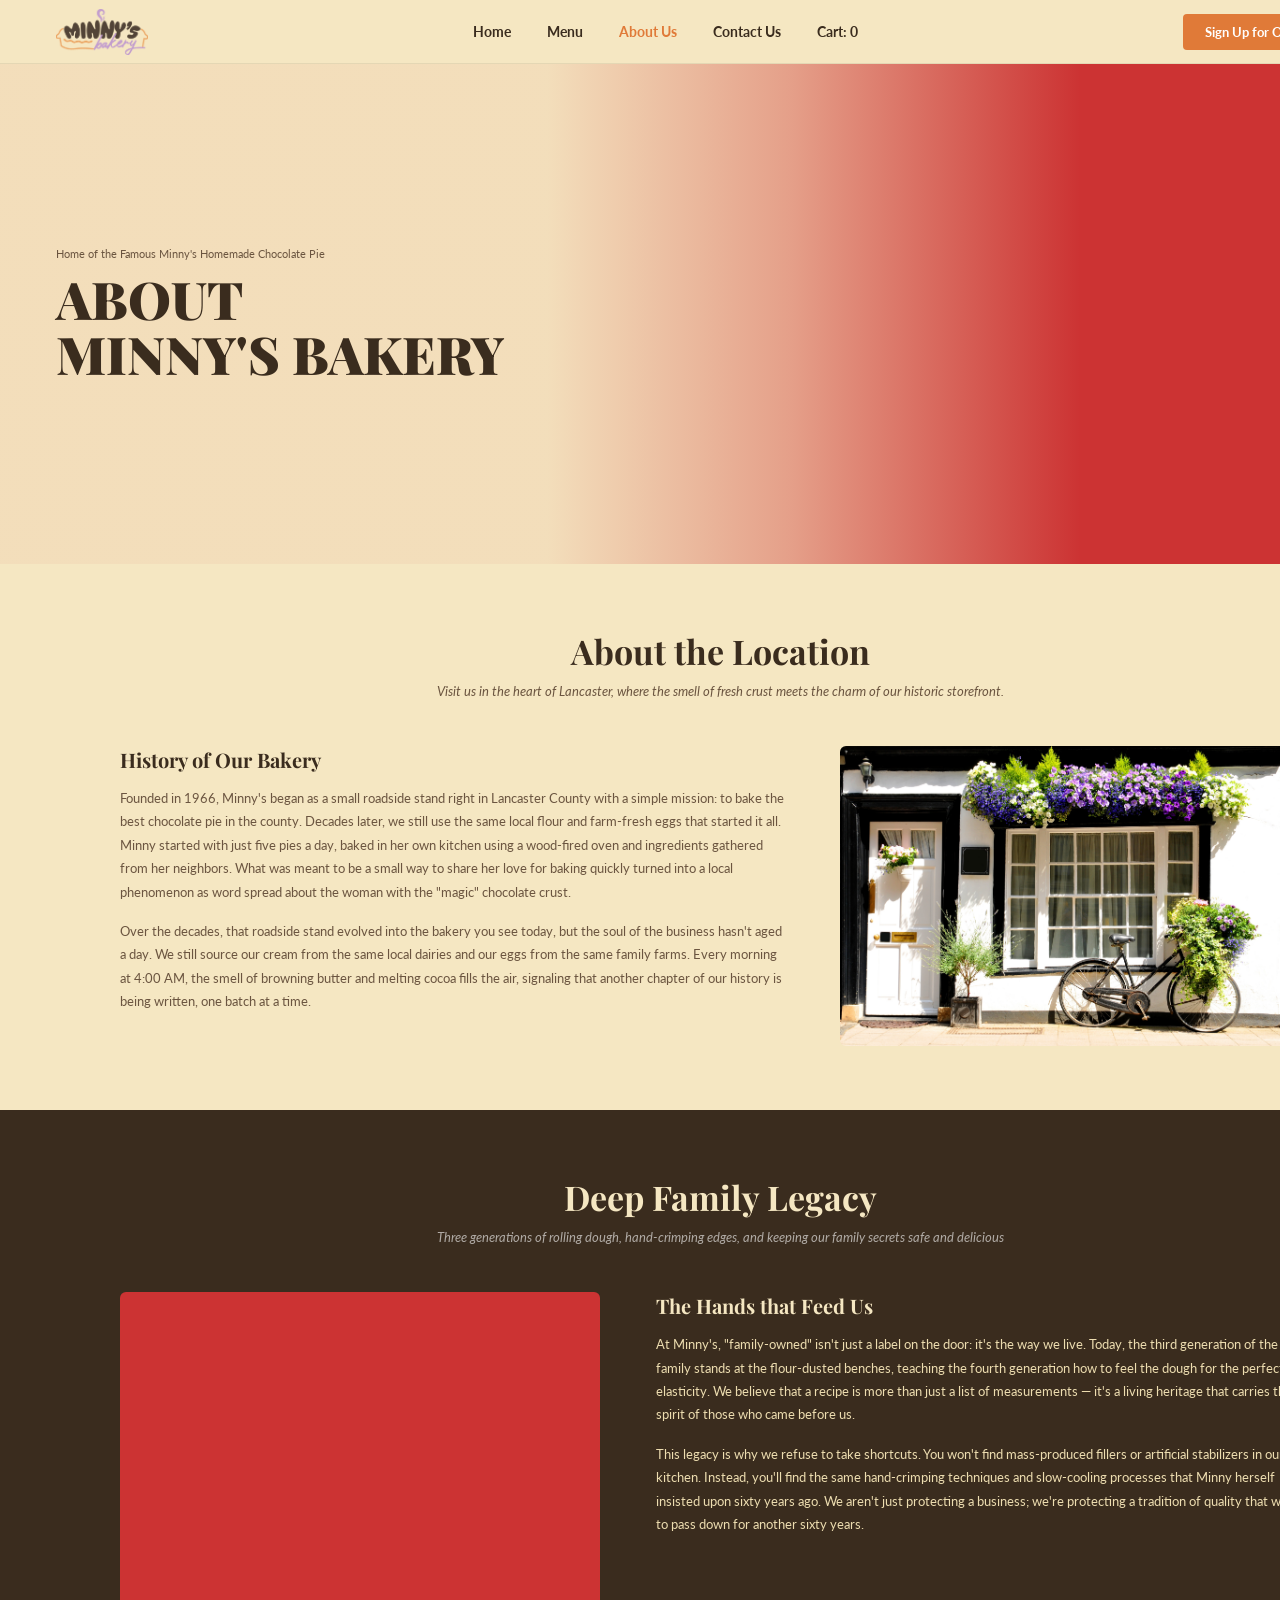
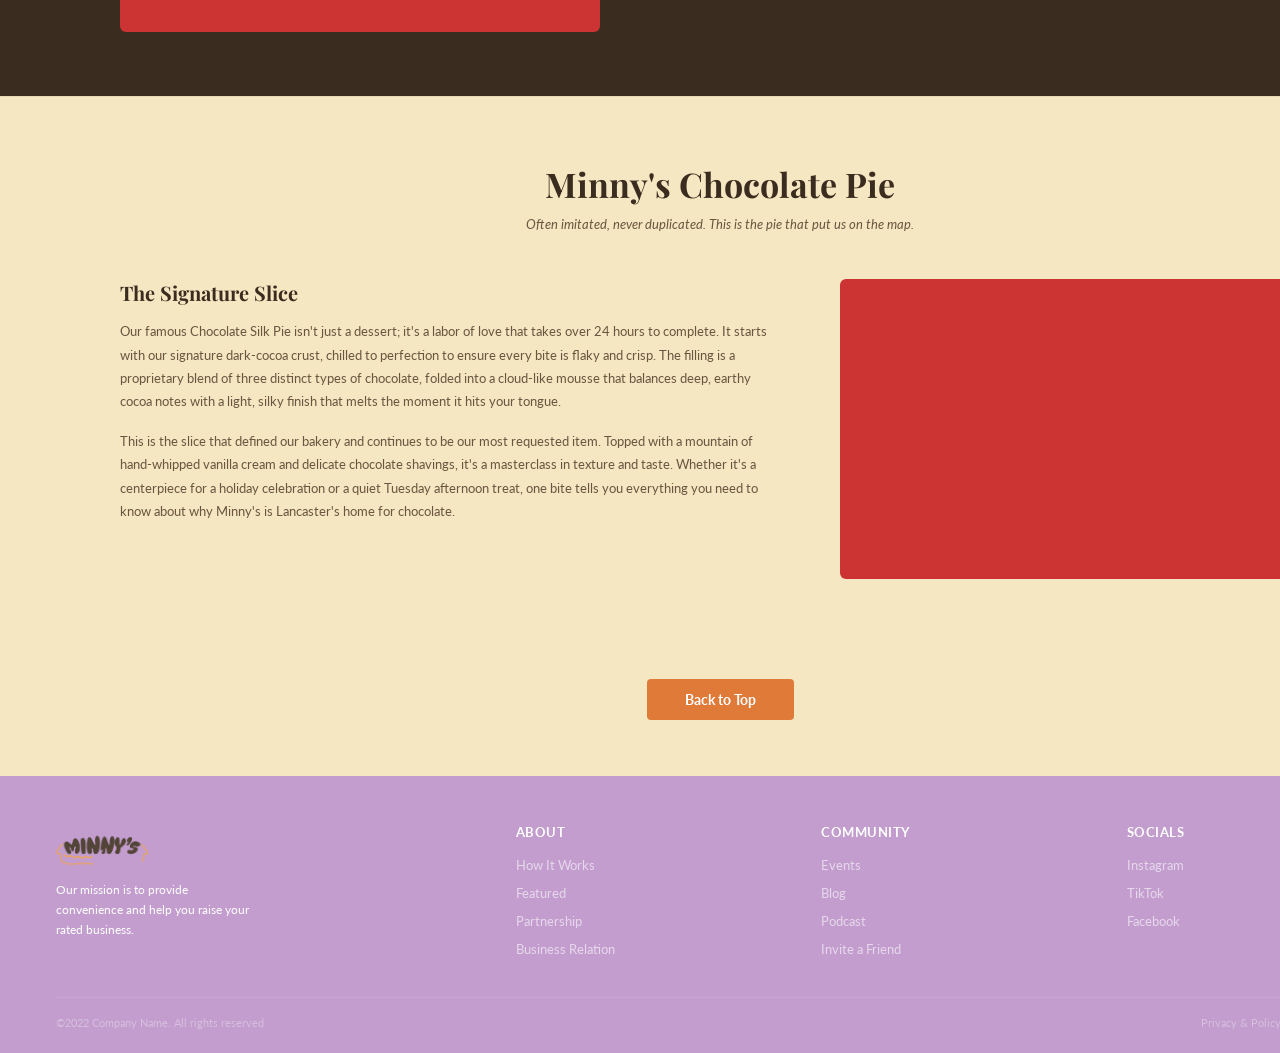
==== commit 7e80e9e0: "Update about.html" ====
--- a/about.html
+++ b/about.html
@@ -14,7 +14,7 @@
             <!-- NAVBAR -->
             <nav class="navbar" id="top">
                 <a href="index.html">
-                    <img src="images/logo.png" class="nav-logo-box" alt="Minny's Bakery" />
+                    <img src="images/logo.png" class="nav-logo-box" alt="Minny's Bakery" alt="" />
                 </a>
                 <ul class="nav-links">
                     <li><a href="index.html">Home</a></li>
@@ -29,7 +29,7 @@
             <!-- HERO -->
             <section class="about-hero">
                 <img src="images/ladyserve1.jpeg" class="about-hero-img" alt="Minny's Bakery Counter"
-                     onerror="this.style.display='none'; document.querySelector('.about-hero-img-ph').style.display='block'" />
+                     onerror="this.style.display='none'; document.querySelector('.about-hero-img-ph').style.display='block'" alt="" />
                 <div class="about-hero-img-ph" style="display:none;"></div>
                 <div class="about-hero-text">
                     <p class="about-hero-eyebrow">Home of the Famous Minny's Homemade Chocolate Pie</p>
@@ -54,7 +54,7 @@
                     </div>
                     <div>
                         <img src="images/storefront.jpeg" class="about-img" alt="Minny's Bakery Storefront"
-                             onerror="this.style.display='none'; this.nextElementSibling.style.display='block'" />
+                             onerror="this.style.display='none'; this.nextElementSibling.style.display='block'" alt="" />
                         <div class="about-img-ph" style="display:none;"></div>
                     </div>
                 </div>
@@ -68,7 +68,7 @@
                 <div class="about-legacy-inner">
                     <div>
                         <img src="images/crew.jpeg" class="about-legacy-img" alt="Minny's Bakery Staff"
-                             onerror="this.style.display='none'; this.nextElementSibling.style.display='block'" />
+                             onerror="this.style.display='none'; this.nextElementSibling.style.display='block'" alt="" />
                         <div class="about-legacy-img-ph" style="display:none;"></div>
                     </div>
                     <div class="about-text-block">
@@ -100,7 +100,7 @@
                     </div>
                     <div>
                         <img src="images/mixing.jpeg" class="about-pie-img" alt="Making Minny's Chocolate Pie"
-                             onerror="this.style.display='none'; this.nextElementSibling.style.display='block'" />
+                             onerror="this.style.display='none'; this.nextElementSibling.style.display='block'" alt="" />
                         <div class="about-pie-img-ph" style="display:none;"></div>
                     </div>
                 </div>
@@ -115,7 +115,7 @@
             <footer>
                 <div class="footer-grid">
                     <div>
-                        <img src="images/logo.png" class="f-logo" alt="Minny's Bakery Logo" />
+                        <img src="images/logo.png" class="f-logo" alt="Minny's Bakery Logo" alt="" />
                         <p class="f-tagline">Our mission is to provide convenience and help you raise your rated business.</p>
                     </div>
                     <div class="f-col">
--- a/styles.css
+++ b/styles.css
@@ -271,6 +271,8 @@
   height: 480px;
   object-fit: cover;
   object-position: center center;
+  position: relative;
+  z-index: 5;
 }
 
 /* ════════════════════════════════════
@@ -329,7 +331,11 @@
   color: var(--brown);
   position: relative;
 }
-.m-card-img { width: 100%; height: 130px; }
+
+.m-card-img { 
+   width: 100%; height: 130px; object-fit: cover; 
+}
+
 .m-card-heart {
   position: absolute;
   top: 8px; right: 8px;
@@ -374,6 +380,7 @@
 .pastry-banner {
   width: 100%;
   height: 240px;
+  object-fit: cover;
 }
 
 .meet-section {
@@ -544,11 +551,11 @@
   gap: 48px;
   margin-bottom: 40px;
 }
+
 .f-logo {
-  font-family: 'Playfair Display', serif;
-  font-size: 20px;
-  font-weight: 900;
-  color: var(--white);
+  width: 92px;
+  height: 46px;
+  object-fit: contain;
   margin-bottom: 10px;
 }
 .f-tagline { 
